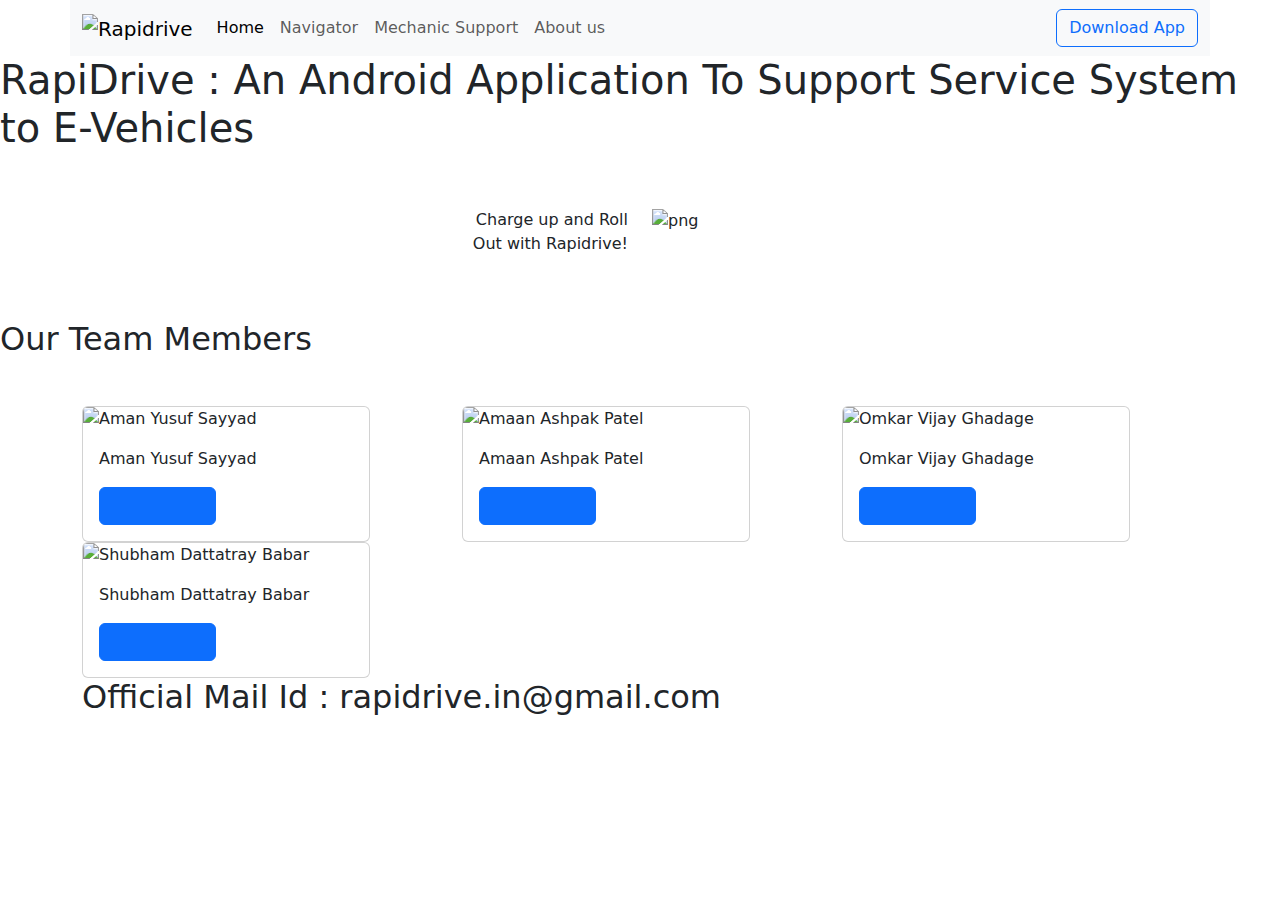
==== index.html @ 3cc7fc27 "Add files via upload" ====
<!DOCTYPE html>
<html lang="en">
<head>
    <meta charset="UTF-8">
    <meta name="viewport" content="width=
    , initial-scale=1.0">
    <title>Document</title>
    <link href="https://cdn.jsdelivr.net/npm/bootstrap@5.3.3/dist/css/bootstrap.min.css" rel="stylesheet" integrity="sha384-QWTKZyjpPEjISv5WaRU9OFeRpok6YctnYmDr5pNlyT2bRjXh0JMhjY6hW+ALEwIH" crossorigin="anonymous">
    <link rel="stylesheet" href="style.css">
    

    
</head>
<body>
<div class="about"> 
      <!-- nav -->
    <nav id="nav" class="navbar navbar-expand-lg bg-body-tertiary container">
        <div class="container-fluid">
            <div>
                <a class="navbar-brand" href="#">
                  <img class="logo" src="logo.jpg" alt="Rapidrive" >
                </a>
              </div>
          <div class="collapse navbar-collapse" id="navbarNav">
            <ul class="navbar-nav">
              <li class="nav-item">
                <a class="nav-link active" aria-current="page" href="index.html">Home</a>
              </li>
              <li class="nav-item">
                <a class="nav-link" href="navigator.html">Navigator</a>
              </li>
              <li class="nav-item">
                <a class="nav-link" href="mech-suppor.html">Mechanic Support</a>
              </li>
              <li class="nav-item">
                <a class="nav-link" href="#about-us">About us</a>
              </li>
            </ul>
          </div>
          <form class="form-inline my-5 my-lg-0">
            <button class="btn btn-outline-primary my-2 my-sm-0 download" downoad="">Download App</button>
          </form>
        </div>
    </nav>

    <div class="heading">
        <h1>RapiDrive : An Android Application To Support Service System to E-Vehicles</h1>
    </div>
    <div class="about_data d-flex justify-content-center mb-3 container">
        <div class="row  my-5">
            <div class="col">
                <div class="text text-end"> Charge up and Roll Out with Rapidrive! </div>
            </div>
            <div class="col">
              <img class="slider" src="chargingImg.png" alt="png">
                
            </div>
        </div>
        
    </div>
  <div id="about-us" class="aboutus">
    <h2 id="about-head">Our Team Members</h2>

      <div class="container my-5">
        
        
        <div class="row">
          <div class="col">
            <div class="card" style="width: 18rem;">
              <img src="amans.jpg" class="card-img-top " alt="Aman Yusuf Sayyad">
              <div class="card-body">
                <p class="card-text">Aman Yusuf Sayyad</p>
                <button class="btn btn-primary"><a href="#">Contact Me</a></button>
              </div>
          </div>
          </div>
          <div class="col">
            <div class="card " style="width: 18rem;">
              <img src="aman.jpg" class="card-img-top" alt="Amaan Ashpak Patel">
              <div class="card-body">
                <p class="card-text">Amaan Ashpak Patel</p>
                <button class="btn btn-primary"><a href="#">Contact Me</a></button>
              </div>
          </div>
          </div>
          <div class="col">
            <div class="card" style="width: 18rem;">
              <img src="omkar.png" class="card-img-top" alt="Omkar Vijay Ghadage">
              <div class="card-body">
                <p class="card-text">Omkar Vijay Ghadage</p>
                <button class="btn btn-primary"><a href="#">Contact Me</a></button>
              </div>
          </div>
          </div>
          <div class="col">
            <div class="card " style="width: 18rem;">
              <img src="shubham.png" class="card-img-top" alt="Shubham Dattatray Babar">
              <div class="card-body">
                <p class="card-text">Shubham Dattatray Babar</p>
                <button class="btn btn-primary"><a href="#">Contact Me</a></button>
              </div>
          </div>
          </div>
        </div>

         <h2 class="contact-footer">Official Mail Id : rapidrive.in@gmail.com</h2>
      </div>
          
        
   
    
  </div>

</div>

      
</body>
<script src="https://cdn.jsdelivr.net/npm/bootstrap@5.3.3/dist/js/bootstrap.bundle.min.js" integrity="sha384-YvpcrYf0tY3lHB60NNkmXc5s9fDVZLESaAA55NDzOxhy9GkcIdslK1eN7N6jIeHz" crossorigin="anonymous"></script>
</html>
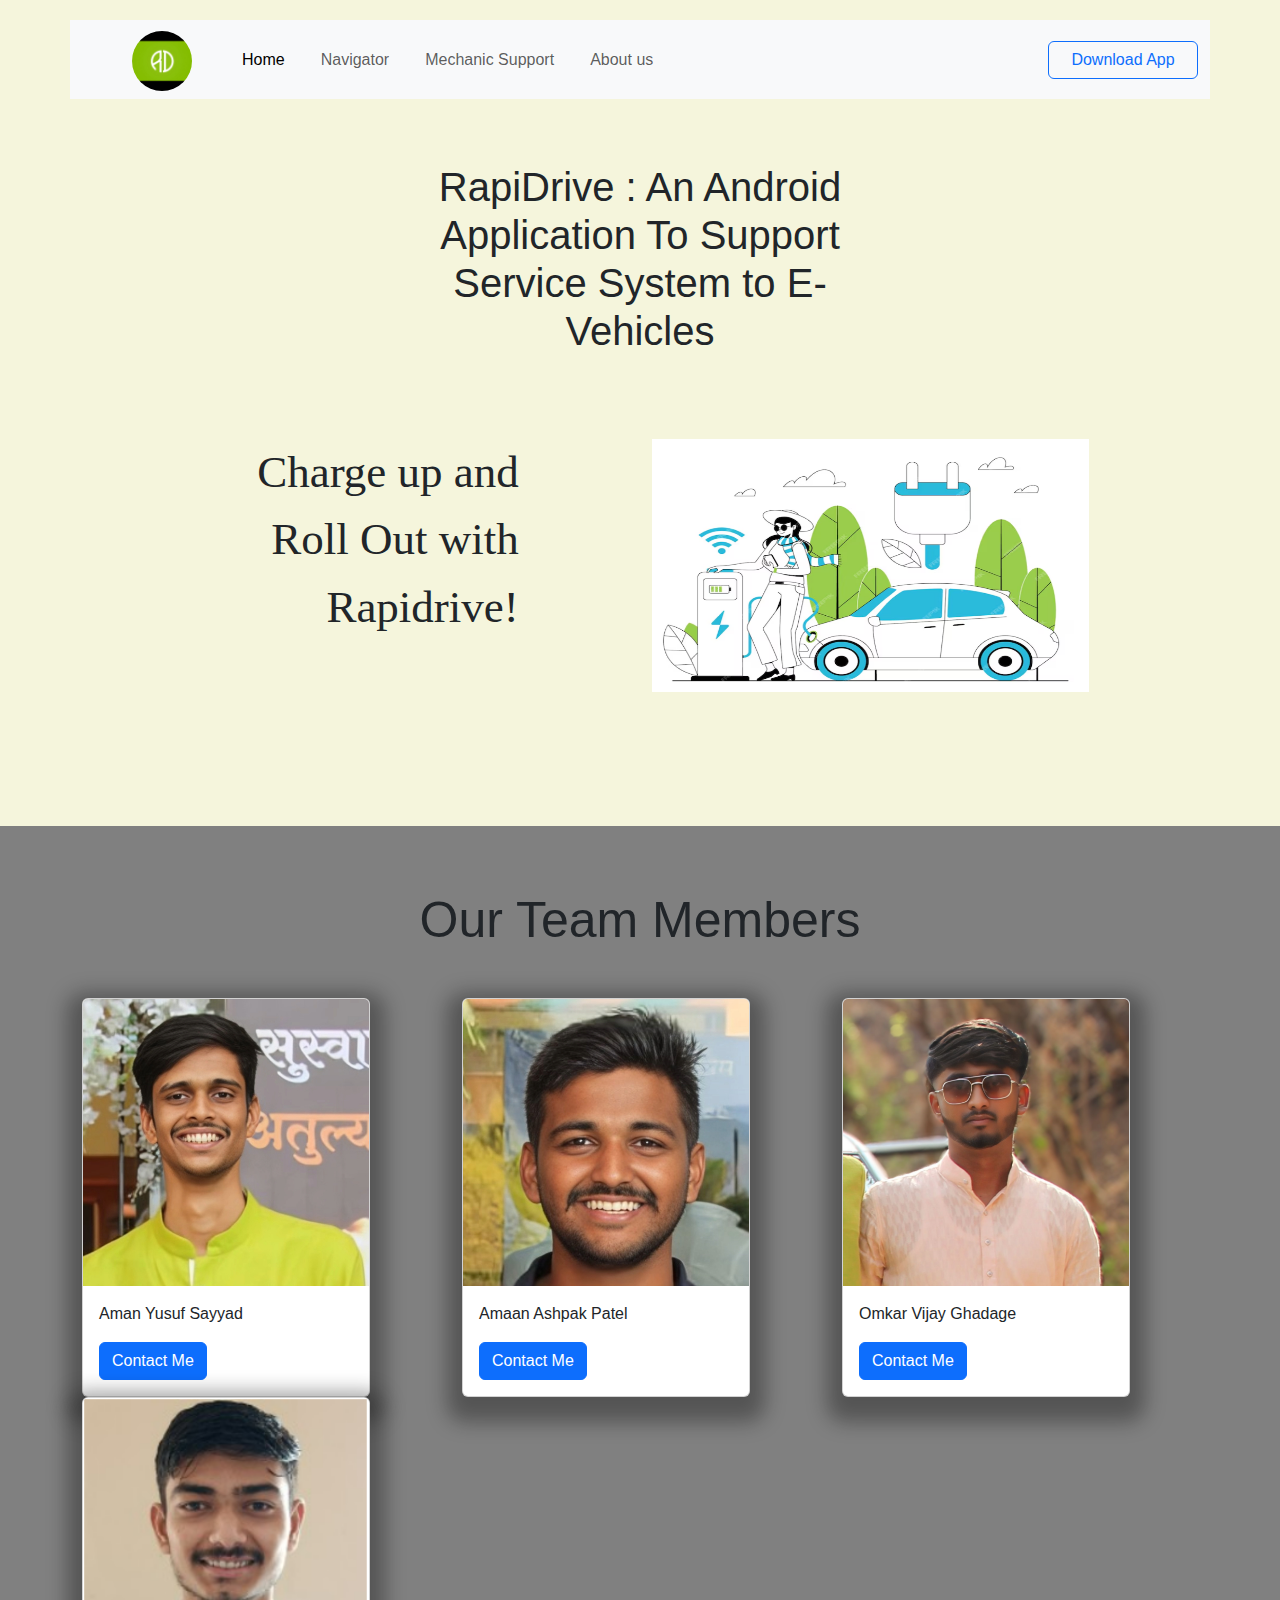
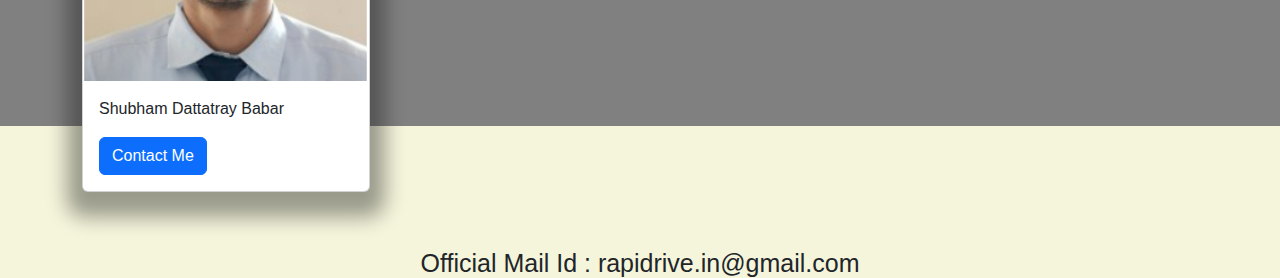
==== commit 1f7dcbd3: "Update index.html" ====
--- a/index.html
+++ b/index.html
@@ -4,7 +4,8 @@
     <meta charset="UTF-8">
     <meta name="viewport" content="width=
     , initial-scale=1.0">
-    <title>Document</title>
+     <link rel="shortcut icon" href="logo.jpg" type="images">
+    <title>Home</title>
     <link href="https://cdn.jsdelivr.net/npm/bootstrap@5.3.3/dist/css/bootstrap.min.css" rel="stylesheet" integrity="sha384-QWTKZyjpPEjISv5WaRU9OFeRpok6YctnYmDr5pNlyT2bRjXh0JMhjY6hW+ALEwIH" crossorigin="anonymous">
     <link rel="stylesheet" href="style.css">
     
@@ -116,4 +117,4 @@
       
 </body>
 <script src="https://cdn.jsdelivr.net/npm/bootstrap@5.3.3/dist/js/bootstrap.bundle.min.js" integrity="sha384-YvpcrYf0tY3lHB60NNkmXc5s9fDVZLESaAA55NDzOxhy9GkcIdslK1eN7N6jIeHz" crossorigin="anonymous"></script>
-</html>+</html>
--- a/style.css
+++ b/style.css
@@ -0,0 +1,101 @@
+body{
+    background-color: beige;
+}
+*{ 
+    font-family:'Franklin Gothic Medium', 'Arial Narrow', Arial, sans-serif
+}
+#nav{
+    background-color: gray;
+    margin-top: 20px;
+    padding-inline-start: 50px;
+}
+.nav-item{
+    margin-inline: 10px;
+}
+.navbar-brand{
+    zoom: 2;
+    
+}
+.download{
+   margin-right:8% ;
+   width: 150px;
+}
+.heading{
+    margin-top: 5%;
+    text-align: center;
+    padding-inline: 30%;
+}
+.logo
+{
+    border-radius: 55%;
+    height: 30px;
+    width: 30px;
+}
+
+.col{
+    height: 100%;
+    width: 50%;
+}
+
+.text{
+    padding-top: 5%;
+    padding-inline: 20%;
+    text-align: center;
+    font-size: 45px;
+    font-family: Cambria, Cochin, Georgia, Times, 'Times New Roman', serif;
+}
+span{
+    color: red;
+}
+.aboutus{
+    height: 100vh;
+    width: 100%;
+    background-color: gray;
+}
+h2{
+    font-size: 35px;
+    text-align: center;
+}
+.text-start{
+   
+    text-align: center;
+    font-size: 25px;
+    font-family: Cambria, Cochin, Georgia, Times, 'Times New Roman', serif;
+
+}
+
+.slider{
+    padding-top: 5%;
+    height: 80%;
+    width: 80%;
+}
+
+
+
+#about-head{
+   padding-top: 5%;
+   font-size: 50px;
+}
+
+
+
+#mech-img{
+    height: 20px;
+}
+#mech-info{
+    padding-inline: 15%;
+    font-size: 25px;
+    font-family: Cambria, Cochin, Georgia, Times, 'Times New Roman', serif;
+
+}
+a{
+    text-decoration: none;
+    color: white;
+}
+.card{
+    box-shadow: 0px 10px 20px 15px rgba(20,20,20,0.4);
+}
+.contact-footer{
+    margin-top: 5%;
+    font-size: 25px;
+}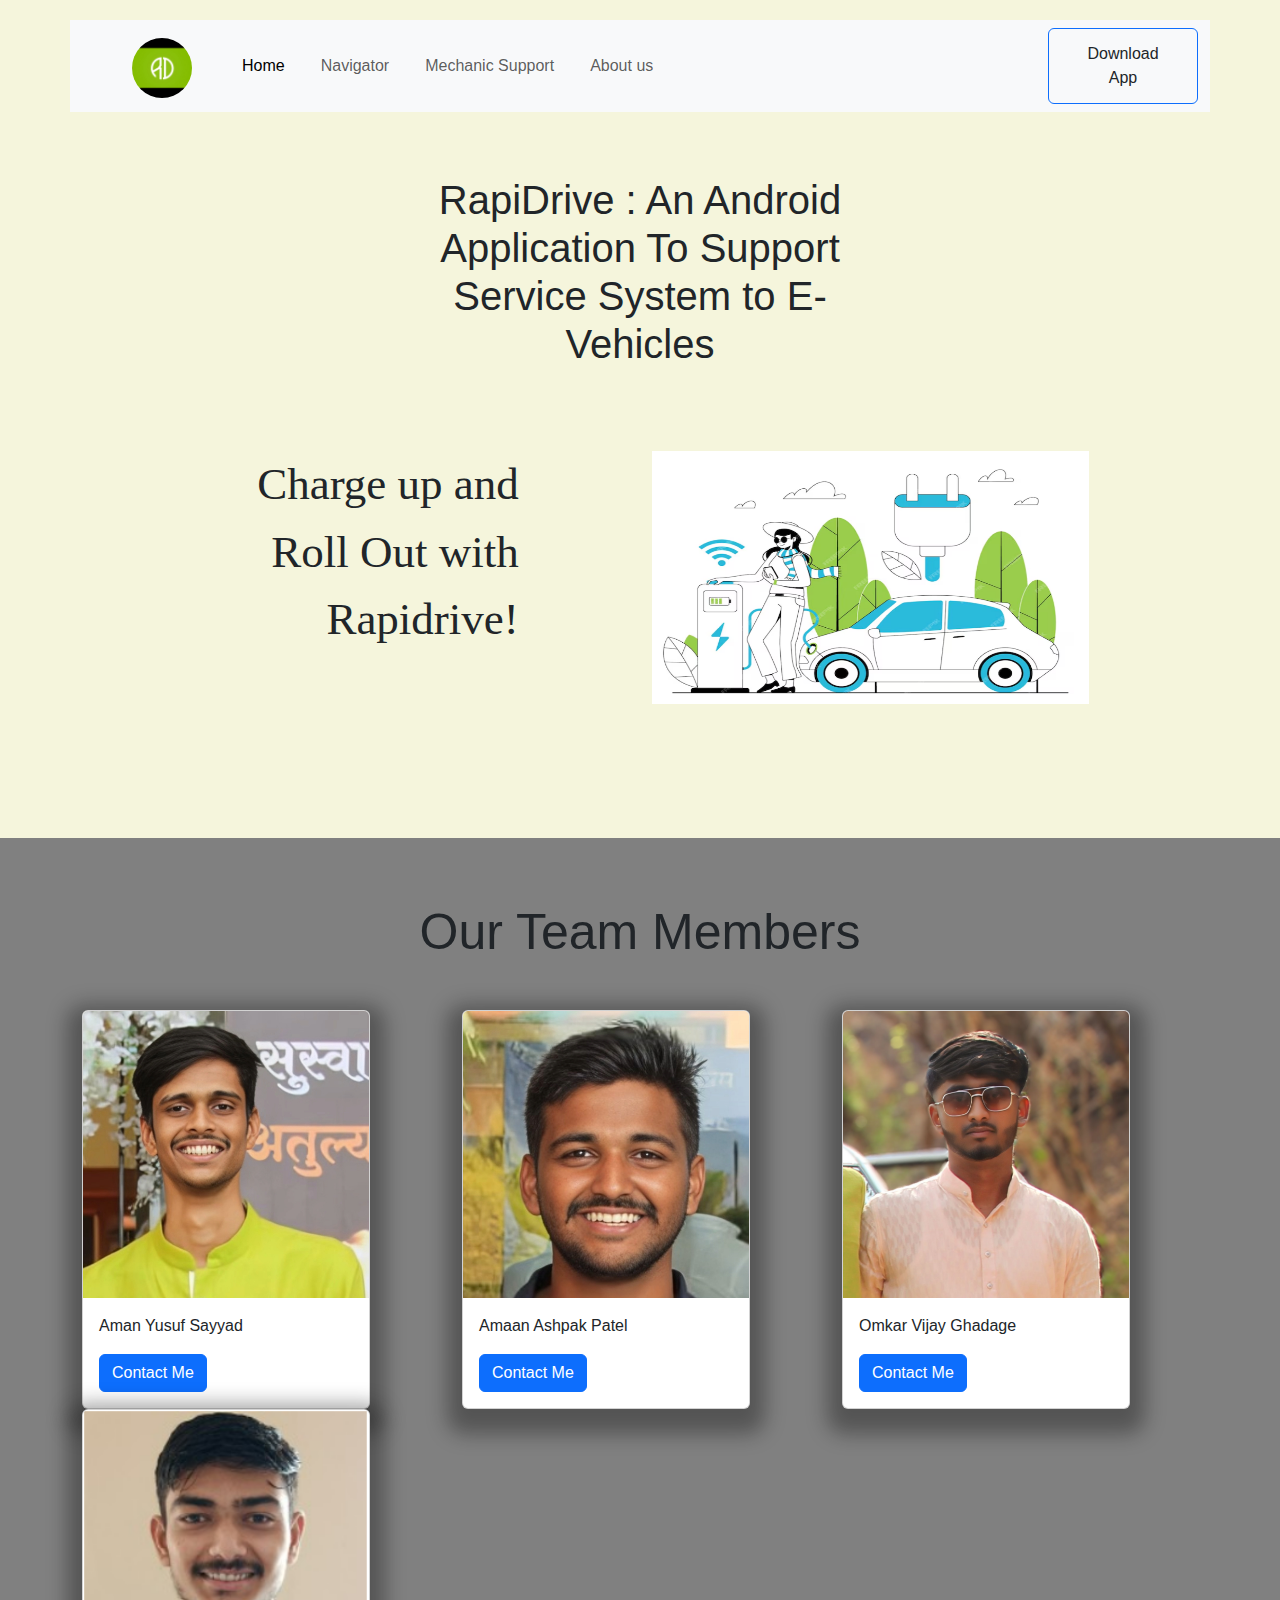
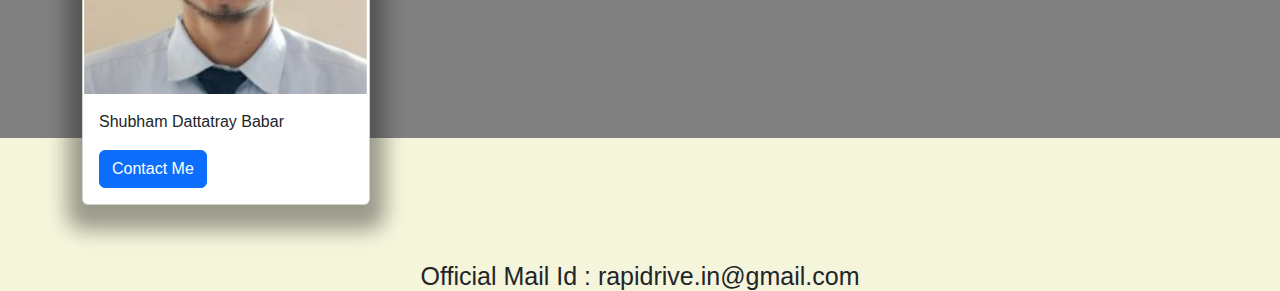
==== commit 45e9c6a0: "Update index.html" ====
--- a/index.html
+++ b/index.html
@@ -39,7 +39,7 @@
             </ul>
           </div>
           <form class="form-inline my-5 my-lg-0">
-            <button class="btn btn-outline-primary my-2 my-sm-0 download" downoad="">Download App</button>
+            <button class="btn btn-outline-primary my-2 my-sm-0 download" ><a href="base.apk" download class="btn">Download App</a></button>
           </form>
         </div>
     </nav>
